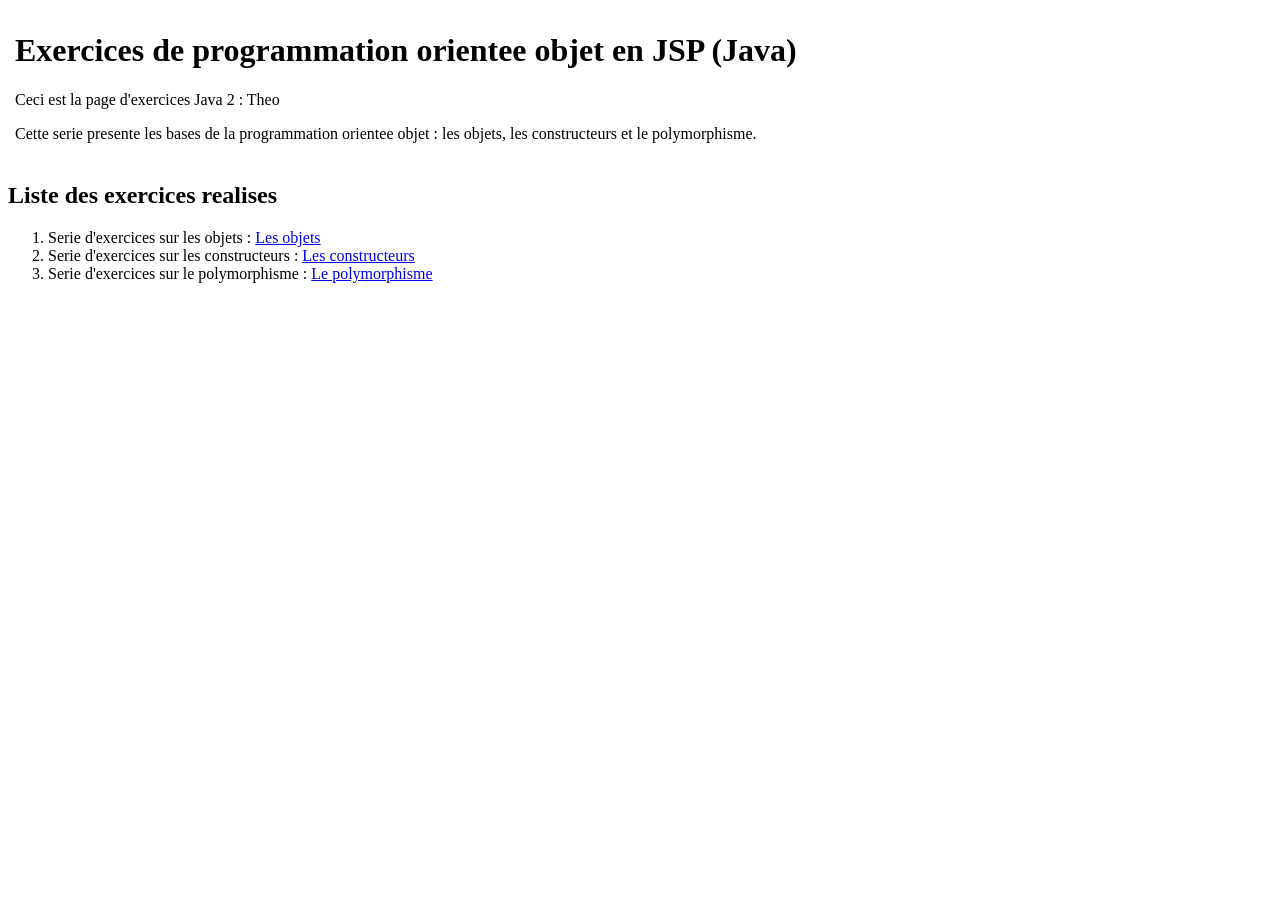
==== ATELIER_JAVA2_2026/index.html @ 51e66d0b "Ajouter l'atelier Java 2 POO" ====
<!DOCTYPE html>
<html lang="fr">
<head>
    <title>Atelier Java 2</title>
    <meta charset="UTF-8">
</head>
<body bgcolor="white">

<table border="0">
<tr>
<td></td>
<td>
<h1>Exercices de programmation orientee objet en JSP (Java)</h1>
<p>Ceci est la page d'exercices Java 2 : Theo</p>
<p>Cette serie presente les bases de la programmation orientee objet : les objets,
les constructeurs et le polymorphisme.</p>
</td>
</tr>
</table>

<h2>Liste des exercices realises</h2>
<ol>
    <li>Serie d'exercices sur les objets : <a href="lesobjets.jsp">Les objets</a></li>
    <li>Serie d'exercices sur les constructeurs : <a href="lesconstructeurs.jsp">Les constructeurs</a></li>
    <li>Serie d'exercices sur le polymorphisme : <a href="lepolymorphisme.jsp">Le polymorphisme</a></li>
</ol>

</body>
</html>
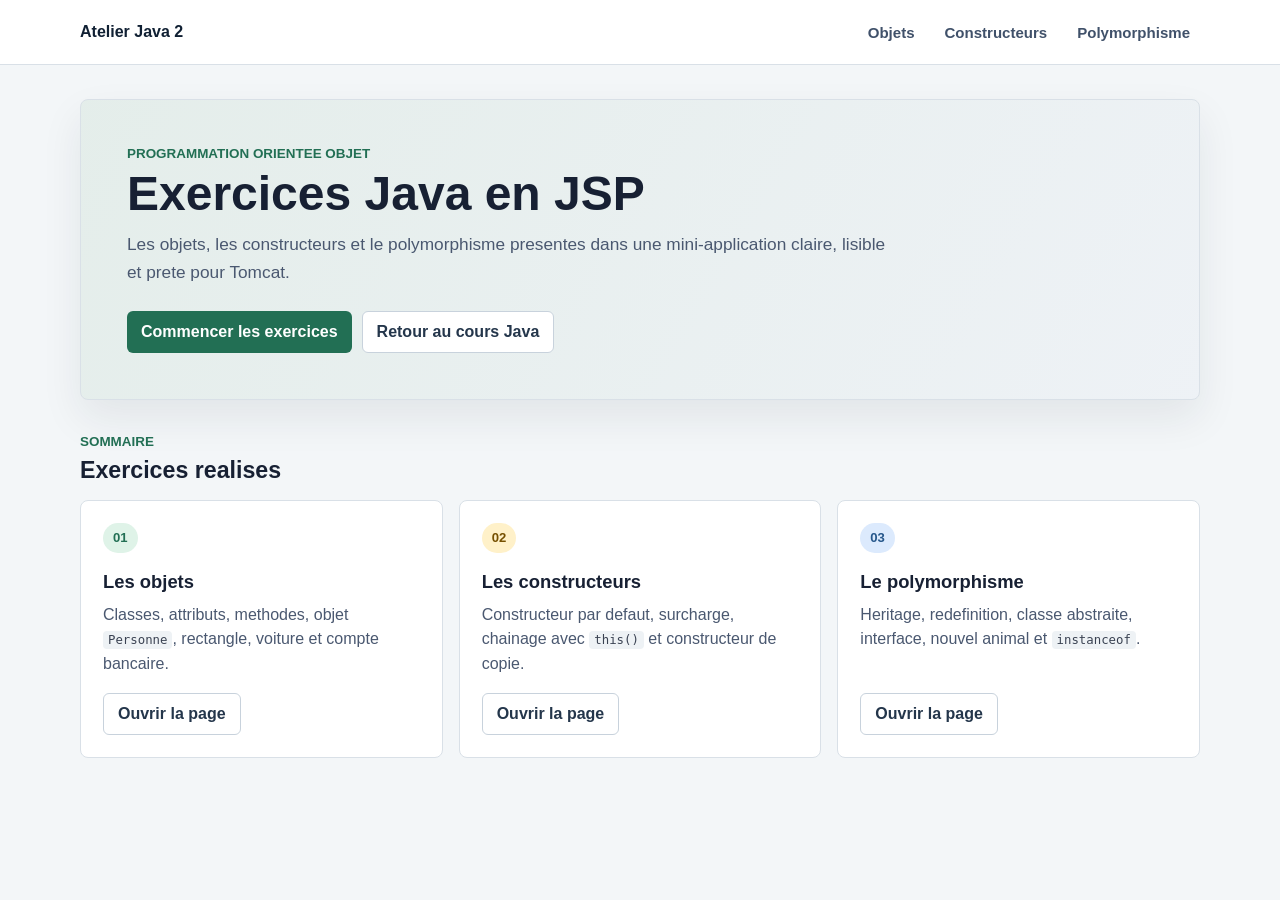
==== commit e29bb871: "Ameliorer le design de l'atelier Java 2" ====
--- a/ATELIER_JAVA2_2026/index.html
+++ b/ATELIER_JAVA2_2026/index.html
@@ -3,27 +3,62 @@
 <head>
     <title>Atelier Java 2</title>
     <meta charset="UTF-8">
+    <meta name="viewport" content="width=device-width, initial-scale=1.0">
+    <link rel="stylesheet" href="style.css">
 </head>
-<body bgcolor="white">
+<body>
+<header class="site-header">
+    <nav class="top-nav" aria-label="Navigation principale">
+        <a class="brand" href="index.html">Atelier Java 2</a>
+        <div class="nav-links">
+            <a href="lesobjets.jsp">Objets</a>
+            <a href="lesconstructeurs.jsp">Constructeurs</a>
+            <a href="lepolymorphisme.jsp">Polymorphisme</a>
+        </div>
+    </nav>
+</header>
 
-<table border="0">
-<tr>
-<td></td>
-<td>
-<h1>Exercices de programmation orientee objet en JSP (Java)</h1>
-<p>Ceci est la page d'exercices Java 2 : Theo</p>
-<p>Cette serie presente les bases de la programmation orientee objet : les objets,
-les constructeurs et le polymorphisme.</p>
-</td>
-</tr>
-</table>
+<main class="page">
+    <section class="hero">
+        <p class="eyebrow">Programmation orientee objet</p>
+        <h1>Exercices Java en JSP</h1>
+        <p class="hero-text">
+            Les objets, les constructeurs et le polymorphisme presentes dans une mini-application claire,
+            lisible et prete pour Tomcat.
+        </p>
+        <div class="hero-actions">
+            <a class="button primary" href="lesobjets.jsp">Commencer les exercices</a>
+            <a class="button secondary" href="../index.html">Retour au cours Java</a>
+        </div>
+    </section>
 
-<h2>Liste des exercices realises</h2>
-<ol>
-    <li>Serie d'exercices sur les objets : <a href="lesobjets.jsp">Les objets</a></li>
-    <li>Serie d'exercices sur les constructeurs : <a href="lesconstructeurs.jsp">Les constructeurs</a></li>
-    <li>Serie d'exercices sur le polymorphisme : <a href="lepolymorphisme.jsp">Le polymorphisme</a></li>
-</ol>
+    <section class="section-heading">
+        <p class="eyebrow">Sommaire</p>
+        <h2>Exercices realises</h2>
+    </section>
 
+    <section class="exercise-grid" aria-label="Liste des exercices">
+        <article class="exercise-card accent-green">
+            <span class="tag">01</span>
+            <h3>Les objets</h3>
+            <p>Classes, attributs, methodes, objet <code>Personne</code>, rectangle, voiture et compte bancaire.</p>
+            <a class="card-link" href="lesobjets.jsp">Ouvrir la page</a>
+        </article>
+
+        <article class="exercise-card accent-gold">
+            <span class="tag">02</span>
+            <h3>Les constructeurs</h3>
+            <p>Constructeur par defaut, surcharge, chainage avec <code>this()</code> et constructeur de copie.</p>
+            <a class="card-link" href="lesconstructeurs.jsp">Ouvrir la page</a>
+        </article>
+
+        <article class="exercise-card accent-blue">
+            <span class="tag">03</span>
+            <h3>Le polymorphisme</h3>
+            <p>Heritage, redefinition, classe abstraite, interface, nouvel animal et <code>instanceof</code>.</p>
+            <a class="card-link" href="lepolymorphisme.jsp">Ouvrir la page</a>
+        </article>
+    </section>
+</main>
 </body>
 </html>
--- a/ATELIER_JAVA2_2026/style.css
+++ b/ATELIER_JAVA2_2026/style.css
@@ -0,0 +1,327 @@
+:root {
+    color-scheme: light;
+    font-family: Arial, Helvetica, sans-serif;
+    color: #172033;
+    background: #f3f6f8;
+}
+
+* {
+    box-sizing: border-box;
+}
+
+body {
+    margin: 0;
+    min-height: 100vh;
+    background: #f3f6f8;
+}
+
+a {
+    color: inherit;
+}
+
+code {
+    border-radius: 4px;
+    background: #eef2f5;
+    padding: 2px 5px;
+    color: #3a4252;
+    font-size: 0.95em;
+}
+
+.site-header {
+    border-bottom: 1px solid #d9e0e7;
+    background: #ffffff;
+}
+
+.top-nav {
+    width: min(1120px, calc(100% - 32px));
+    min-height: 64px;
+    margin: 0 auto;
+    display: flex;
+    align-items: center;
+    justify-content: space-between;
+    gap: 18px;
+}
+
+.brand {
+    color: #102033;
+    font-weight: 800;
+    text-decoration: none;
+}
+
+.nav-links {
+    display: flex;
+    flex-wrap: wrap;
+    gap: 10px;
+    justify-content: flex-end;
+}
+
+.nav-links a {
+    border-radius: 6px;
+    padding: 8px 10px;
+    color: #40516a;
+    font-size: 0.94rem;
+    font-weight: 700;
+    text-decoration: none;
+}
+
+.nav-links a:hover,
+.card-link:hover {
+    color: #14614b;
+}
+
+.page {
+    width: min(1120px, calc(100% - 32px));
+    margin: 0 auto;
+    padding: 34px 0 48px;
+}
+
+.hero,
+.panel {
+    border: 1px solid #d9e0e7;
+    border-radius: 8px;
+    background: #ffffff;
+    box-shadow: 0 18px 42px rgba(20, 32, 49, 0.08);
+}
+
+.hero {
+    padding: 46px;
+    background:
+        linear-gradient(120deg, rgba(34, 111, 84, 0.12), rgba(38, 87, 139, 0.08)),
+        #ffffff;
+}
+
+.hero.compact {
+    padding: 32px;
+}
+
+.eyebrow {
+    margin: 0 0 8px;
+    color: #226f54;
+    font-size: 0.84rem;
+    font-weight: 800;
+    letter-spacing: 0;
+    text-transform: uppercase;
+}
+
+h1,
+h2,
+h3,
+p {
+    margin-top: 0;
+}
+
+h1 {
+    max-width: 780px;
+    margin-bottom: 12px;
+    font-size: 3rem;
+    line-height: 1.05;
+}
+
+h2 {
+    margin-bottom: 14px;
+    font-size: 1.45rem;
+}
+
+h3 {
+    margin-bottom: 10px;
+    font-size: 1.15rem;
+}
+
+.hero-text,
+.lead {
+    max-width: 760px;
+    color: #4a5870;
+    font-size: 1.08rem;
+    line-height: 1.6;
+}
+
+.hero-actions,
+.form-actions {
+    display: flex;
+    flex-wrap: wrap;
+    gap: 10px;
+    margin-top: 24px;
+}
+
+.button,
+.card-link {
+    display: inline-flex;
+    align-items: center;
+    justify-content: center;
+    min-height: 42px;
+    border-radius: 6px;
+    padding: 10px 14px;
+    font-weight: 800;
+    text-decoration: none;
+}
+
+.button.primary {
+    background: #226f54;
+    color: #ffffff;
+}
+
+.button.secondary,
+.card-link {
+    border: 1px solid #c8d2dc;
+    background: #ffffff;
+    color: #24364b;
+}
+
+.section-heading {
+    margin: 34px 0 16px;
+}
+
+.exercise-grid,
+.result-grid {
+    display: grid;
+    grid-template-columns: repeat(3, minmax(0, 1fr));
+    gap: 16px;
+}
+
+.exercise-card,
+.result-card,
+.form-panel {
+    border: 1px solid #d9e0e7;
+    border-radius: 8px;
+    background: #ffffff;
+    padding: 22px;
+}
+
+.exercise-card {
+    display: flex;
+    min-height: 230px;
+    flex-direction: column;
+    align-items: flex-start;
+}
+
+.exercise-card p,
+.result-card p {
+    color: #4a5870;
+    line-height: 1.55;
+}
+
+.exercise-card .card-link {
+    margin-top: auto;
+}
+
+.tag {
+    display: inline-flex;
+    align-items: center;
+    min-height: 30px;
+    margin-bottom: 18px;
+    border-radius: 999px;
+    padding: 5px 10px;
+    font-size: 0.82rem;
+    font-weight: 900;
+}
+
+.accent-green .tag {
+    background: #dff3e8;
+    color: #226f54;
+}
+
+.accent-gold .tag {
+    background: #fff1c9;
+    color: #765000;
+}
+
+.accent-blue .tag {
+    background: #dceafd;
+    color: #26578b;
+}
+
+.form-panel {
+    margin: 24px 0;
+}
+
+.form-grid {
+    display: grid;
+    grid-template-columns: repeat(2, minmax(0, 1fr));
+    gap: 14px;
+}
+
+.field {
+    display: grid;
+    gap: 6px;
+}
+
+.field.full {
+    grid-column: 1 / -1;
+}
+
+label {
+    color: #2c3b4f;
+    font-weight: 800;
+}
+
+input {
+    width: 100%;
+    min-height: 42px;
+    border: 1px solid #b8c4d1;
+    border-radius: 6px;
+    padding: 10px 12px;
+    background: #ffffff;
+    color: #172033;
+    font: inherit;
+}
+
+.panel {
+    margin-top: 24px;
+    padding: 28px;
+}
+
+.result-grid {
+    grid-template-columns: repeat(2, minmax(0, 1fr));
+}
+
+.result-card ul {
+    margin: 0;
+    padding-left: 20px;
+    color: #4a5870;
+    line-height: 1.7;
+}
+
+.result-card.highlight {
+    border-color: #9fcab9;
+    background: #f4fbf7;
+}
+
+.back-link {
+    display: inline-flex;
+    margin-top: 24px;
+    color: #26578b;
+    font-weight: 800;
+    text-decoration: none;
+}
+
+@media (max-width: 820px) {
+    .top-nav,
+    .form-grid {
+        align-items: flex-start;
+        grid-template-columns: 1fr;
+    }
+
+    .top-nav {
+        display: grid;
+        padding: 14px 0;
+    }
+
+    .nav-links {
+        justify-content: flex-start;
+    }
+
+    .hero,
+    .hero.compact,
+    .panel {
+        padding: 24px;
+    }
+
+    h1 {
+        font-size: 2.15rem;
+    }
+
+    .exercise-grid,
+    .result-grid {
+        grid-template-columns: 1fr;
+    }
+}
